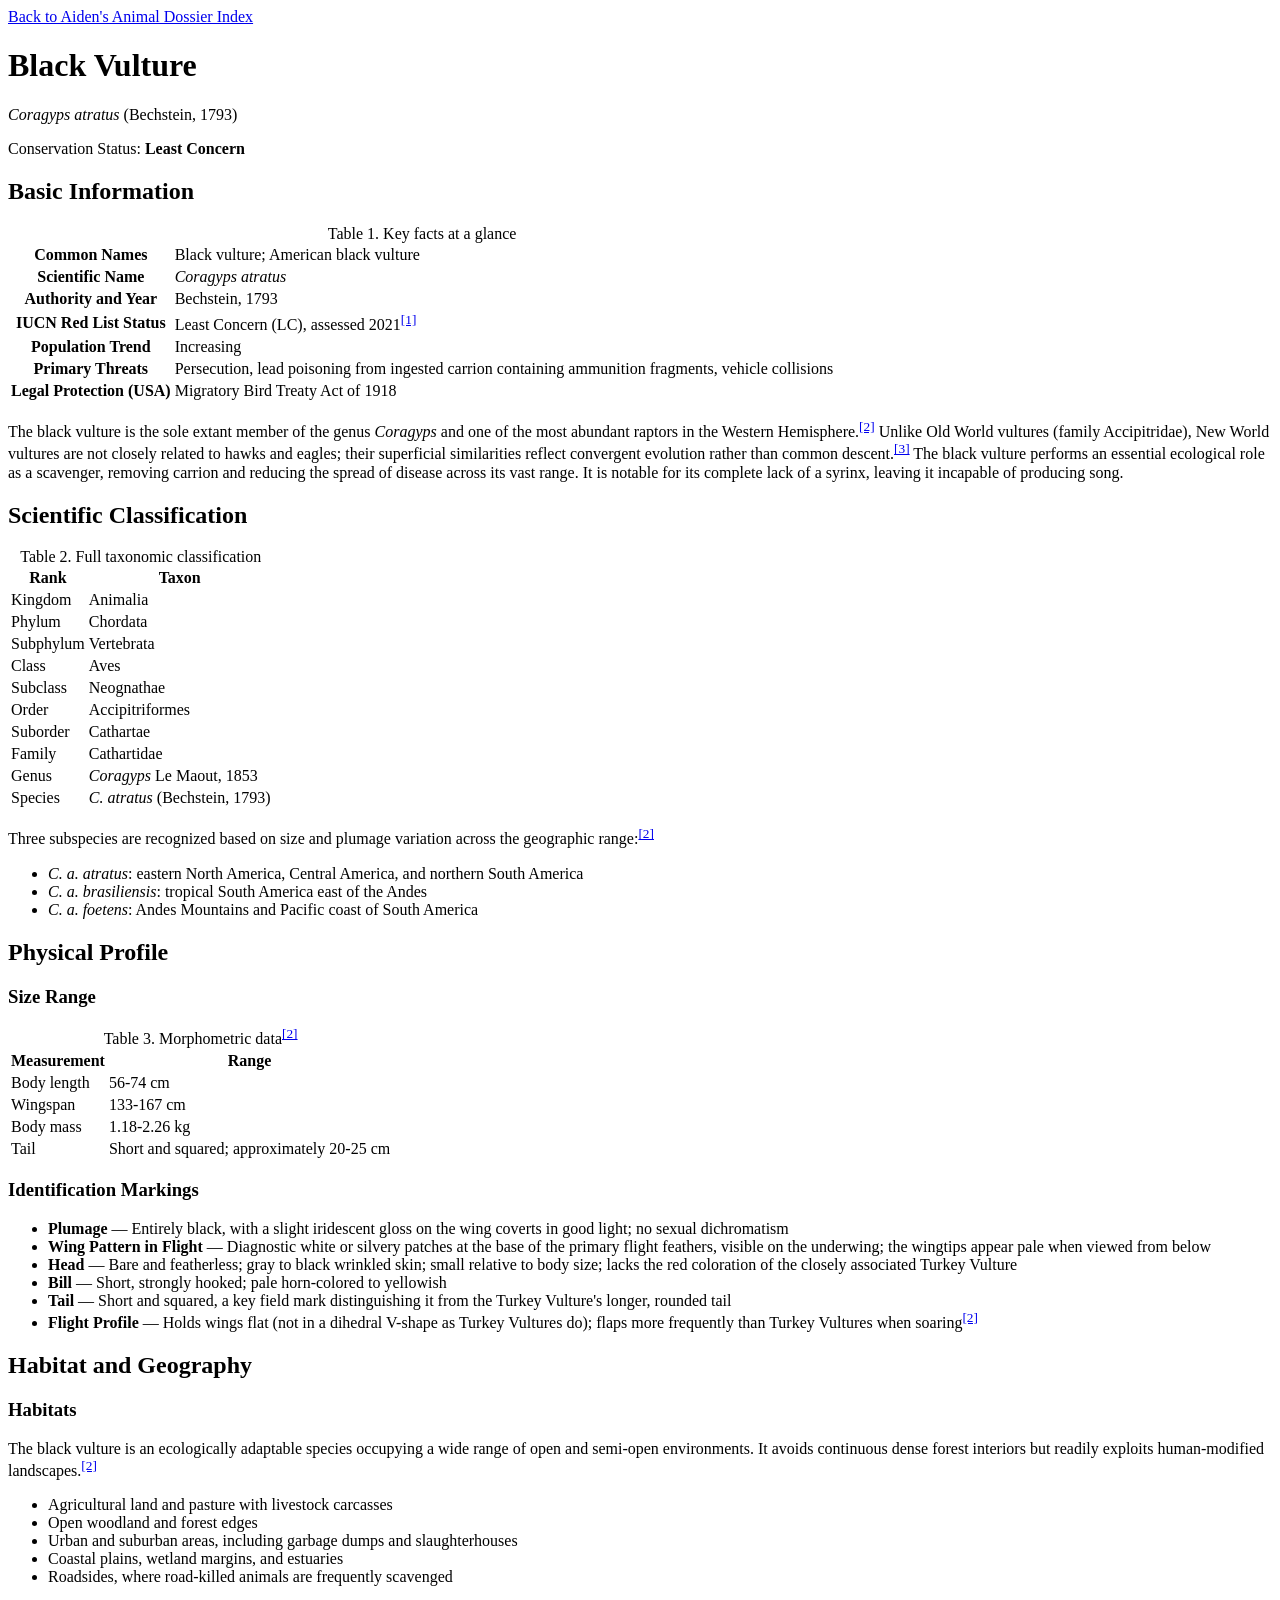
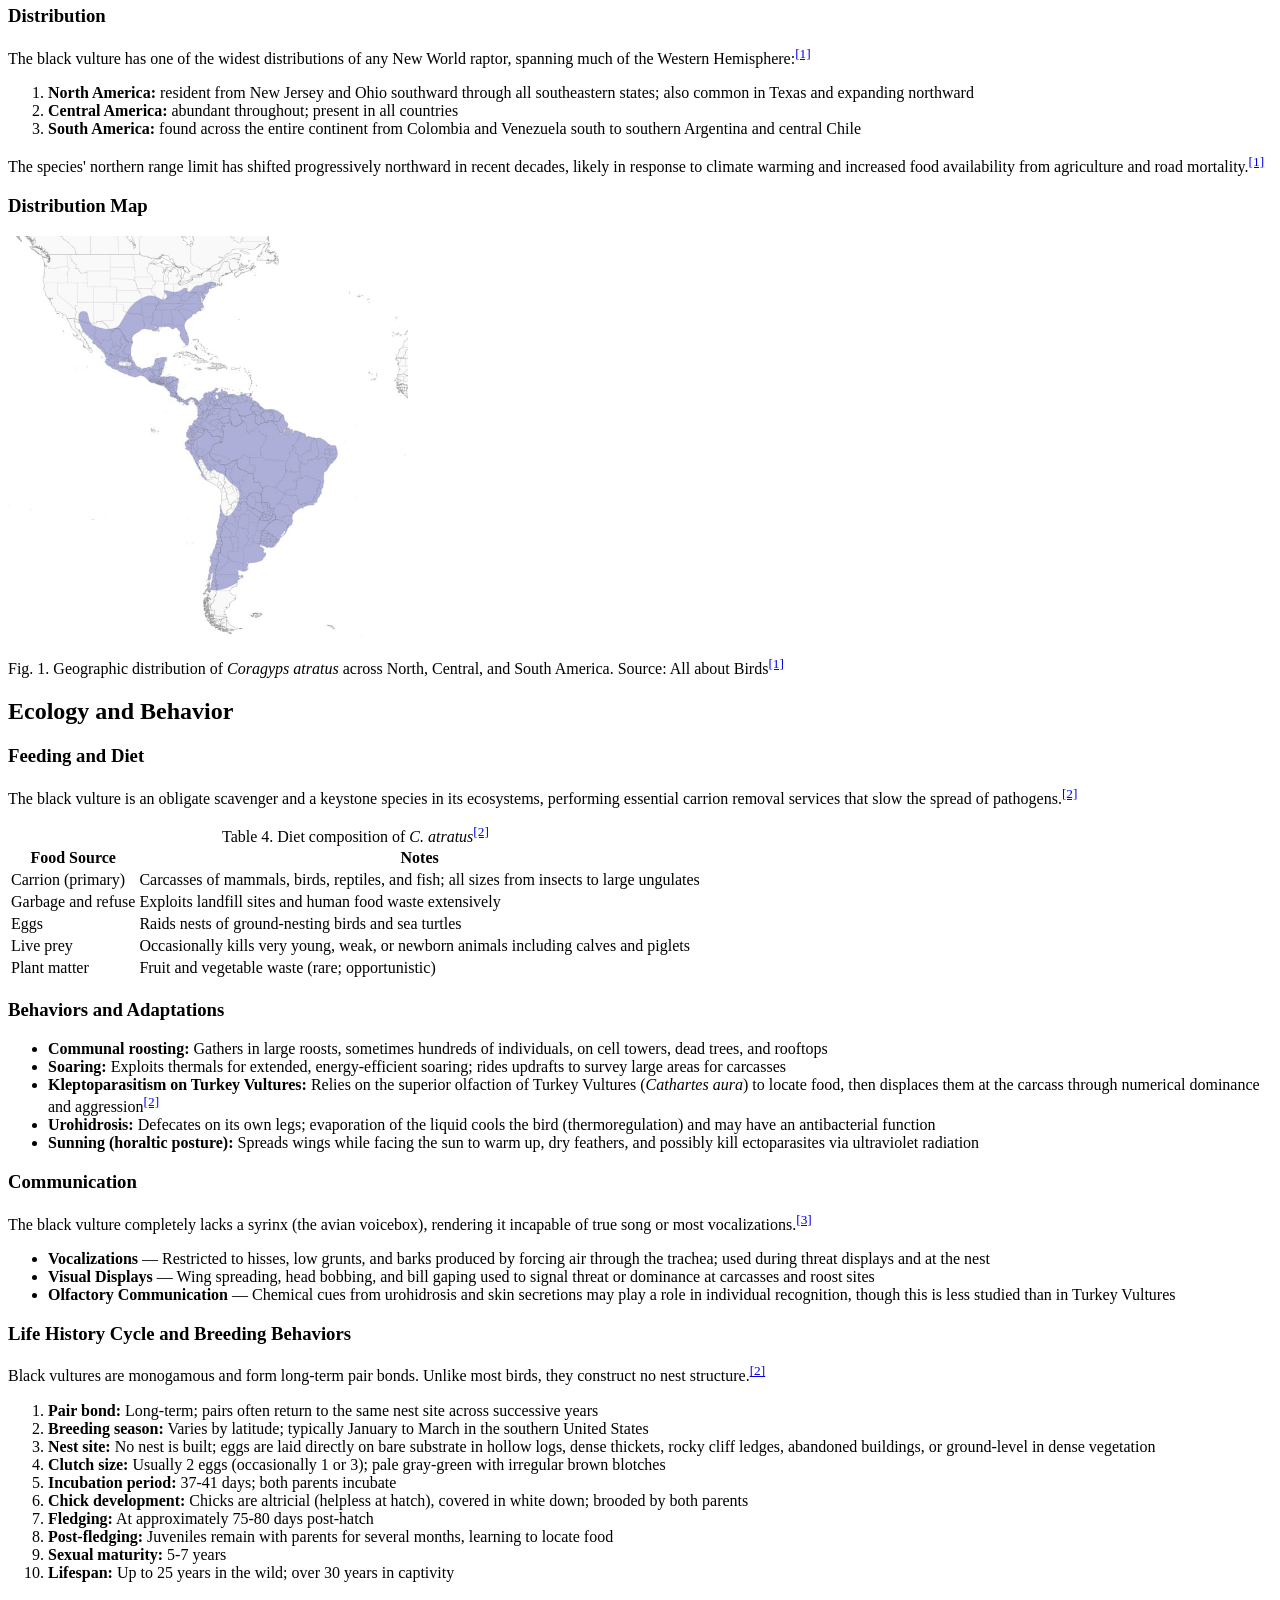
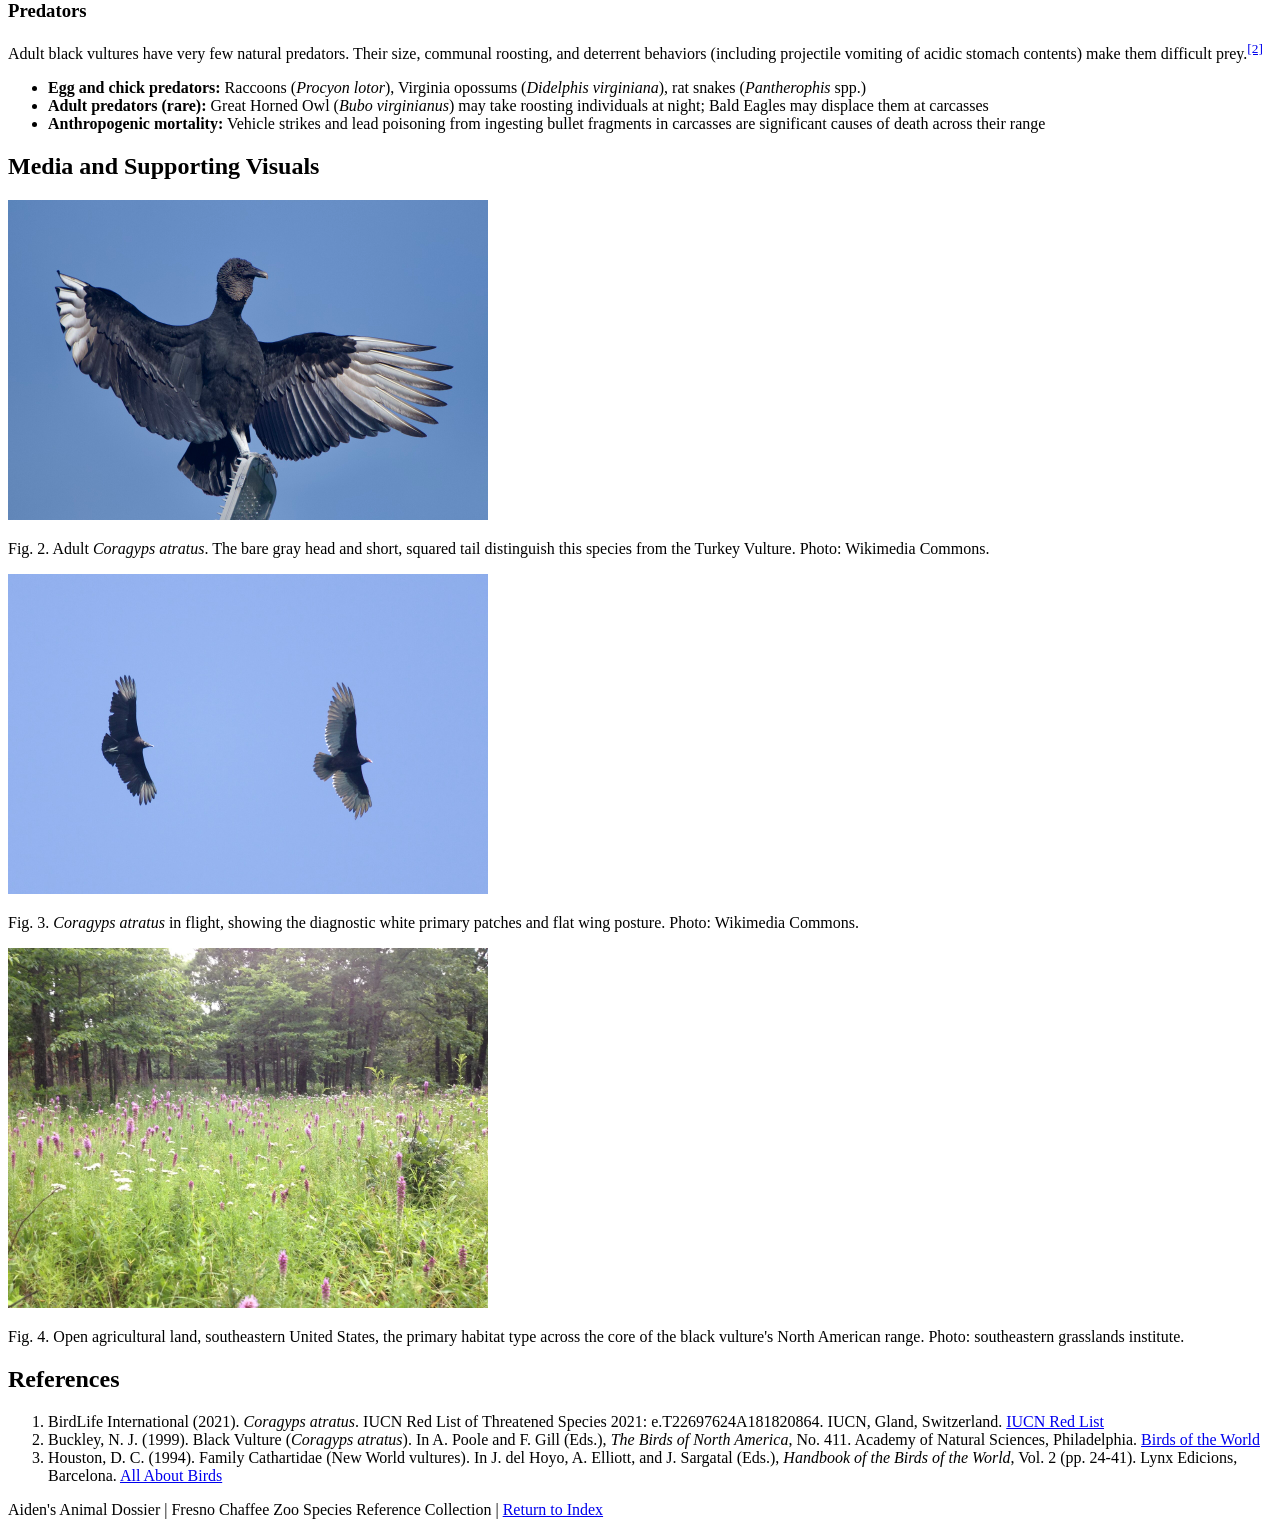
==== blackvltr.html @ abf6825a "Took me 7 hours" ====
﻿<!DOCTYPE html>
<html lang="en">

<head>
    <meta charset="UTF-8">
    <meta name="viewport" content="width=device-width, initial-scale=1.0">
    <title>Black Vulture | Aiden's Animal Dossier</title>
</head>

<body>

    <header>
        <nav>
            <a href="index.html">Back to Aiden's Animal Dossier Index</a>
        </nav>
        <h1>Black Vulture</h1>
        <p><em>Coragyps atratus</em> (Bechstein, 1793)</p>
        <p>Conservation Status: <strong>Least Concern</strong></p>
    </header>

    <main>
        <article>

            <aside id="overview">
                <h2>Basic Information</h2>
                <table>
                    <caption>Table 1. Key facts at a glance</caption>
                    <tbody>
                        <tr>
                            <th scope="row">Common Names</th>
                            <td>Black vulture; American black vulture</td>
                        </tr>
                        <tr>
                            <th scope="row">Scientific Name</th>
                            <td><em>Coragyps atratus</em></td>
                        </tr>
                        <tr>
                            <th scope="row">Authority and Year</th>
                            <td>Bechstein, 1793</td>
                        </tr>
                        <tr>
                            <th scope="row">IUCN Red List Status</th>
                            <td>Least Concern (LC), assessed 2021<sup><a href="#ref-1">[1]</a></sup></td>
                        </tr>
                        <tr>
                            <th scope="row">Population Trend</th>
                            <td>Increasing</td>
                        </tr>
                        <tr>
                            <th scope="row">Primary Threats</th>
                            <td>Persecution, lead poisoning from ingested carrion containing ammunition fragments,
                                vehicle collisions</td>
                        </tr>
                        <tr>
                            <th scope="row">Legal Protection (USA)</th>
                            <td>Migratory Bird Treaty Act of 1918</td>
                        </tr>
                    </tbody>
                </table>

                <p>
                    The black vulture is the sole extant member of the genus <em>Coragyps</em> and one
                    of the most abundant raptors in the Western Hemisphere.<sup><a href="#ref-2"
                           >[2]</a></sup>
                    Unlike Old World vultures (family Accipitridae), New World vultures are not closely
                    related to hawks and eagles; their superficial similarities reflect convergent evolution
                    rather than common descent.<sup><a href="#ref-3">[3]</a></sup> The black
                    vulture performs an essential ecological role as a scavenger, removing carrion and
                    reducing the spread of disease across its vast range. It is notable for its complete
                    lack of a syrinx, leaving it incapable of producing song.
                </p>
            </aside>

            <section id="classification">
                <h2>Scientific Classification</h2>
                <table>
                    <caption>Table 2. Full taxonomic classification</caption>
                    <thead>
                        <tr>
                            <th>Rank</th>
                            <th>Taxon</th>
                        </tr>
                    </thead>
                    <tbody>
                        <tr>
                            <td>Kingdom</td>
                            <td>Animalia</td>
                        </tr>
                        <tr>
                            <td>Phylum</td>
                            <td>Chordata</td>
                        </tr>
                        <tr>
                            <td>Subphylum</td>
                            <td>Vertebrata</td>
                        </tr>
                        <tr>
                            <td>Class</td>
                            <td>Aves</td>
                        </tr>
                        <tr>
                            <td>Subclass</td>
                            <td>Neognathae</td>
                        </tr>
                        <tr>
                            <td>Order</td>
                            <td>Accipitriformes</td>
                        </tr>
                        <tr>
                            <td>Suborder</td>
                            <td>Cathartae</td>
                        </tr>
                        <tr>
                            <td>Family</td>
                            <td>Cathartidae</td>
                        </tr>
                        <tr>
                            <td>Genus</td>
                            <td><em>Coragyps</em> Le Maout, 1853</td>
                        </tr>
                        <tr>
                            <td>Species</td>
                            <td><em>C. atratus</em> (Bechstein, 1793)</td>
                        </tr>
                    </tbody>
                </table>
                <p>Three subspecies are recognized based on size and plumage variation across the geographic
                    range:<sup><a href="#ref-2">[2]</a></sup></p>
                <ul>
                    <li><em>C. a. atratus</em>: eastern North America, Central America, and northern South America</li>
                    <li><em>C. a. brasiliensis</em>: tropical South America east of the Andes</li>
                    <li><em>C. a. foetens</em>: Andes Mountains and Pacific coast of South America</li>
                </ul>
            </section>

            <section id="physical">
                <h2>Physical Profile</h2>

                <h3>Size Range</h3>
                <table>
                    <caption>Table 3. Morphometric data<sup><a href="#ref-2">[2]</a></sup></caption>
                    <thead>
                        <tr>
                            <th>Measurement</th>
                            <th>Range</th>
                        </tr>
                    </thead>
                    <tbody>
                        <tr>
                            <td>Body length</td>
                            <td>56-74 cm</td>
                        </tr>
                        <tr>
                            <td>Wingspan</td>
                            <td>133-167 cm</td>
                        </tr>
                        <tr>
                            <td>Body mass</td>
                            <td>1.18-2.26 kg</td>
                        </tr>
                        <tr>
                            <td>Tail</td>
                            <td>Short and squared; approximately 20-25 cm</td>
                        </tr>
                    </tbody>
                </table>

                <h3>Identification Markings</h3>
                <ul>
                    <li><strong>Plumage</strong> —
                    Entirely black, with a slight iridescent gloss on the wing coverts in good light; no sexual
                        dichromatism</li>

                    <li><strong>Wing Pattern in Flight</strong> —
                    Diagnostic white or silvery patches at the base of the primary flight feathers, visible on the
                        underwing; the wingtips appear pale when viewed from below</li>

                    <li><strong>Head</strong> —
                    Bare and featherless; gray to black wrinkled skin; small relative to body size; lacks the red
                        coloration of the closely associated Turkey Vulture</li>

                    <li><strong>Bill</strong> —
                    Short, strongly hooked; pale horn-colored to yellowish</li>

                    <li><strong>Tail</strong> —
                    Short and squared, a key field mark distinguishing it from the Turkey Vulture's longer, rounded
                        tail</li>

                    <li><strong>Flight Profile</strong> —
                    Holds wings flat (not in a dihedral V-shape as Turkey Vultures do); flaps more frequently than
                        Turkey Vultures when soaring<sup><a href="#ref-2">[2]</a></sup></li>
                </ul>
            </section>

            <section id="habitat">
                <h2>Habitat and Geography</h2>

                <h3>Habitats</h3>
                <p>
                    The black vulture is an ecologically adaptable species occupying a wide range of open
                    and semi-open environments. It avoids continuous dense forest interiors but readily
                    exploits human-modified landscapes.<sup><a href="#ref-2">[2]</a></sup>
                </p>
                <ul>
                    <li>Agricultural land and pasture with livestock carcasses</li>
                    <li>Open woodland and forest edges</li>
                    <li>Urban and suburban areas, including garbage dumps and slaughterhouses</li>
                    <li>Coastal plains, wetland margins, and estuaries</li>
                    <li>Roadsides, where road-killed animals are frequently scavenged</li>
                </ul>

                <h3>Distribution</h3>
                <p>
                    The black vulture has one of the widest distributions of any New World raptor, spanning
                    much of the Western Hemisphere:<sup><a href="#ref-1">[1]</a></sup>
                </p>
                <ol>
                    <li><strong>North America:</strong> resident from New Jersey and Ohio southward through all
                        southeastern states; also common in Texas and expanding northward</li>
                    <li><strong>Central America:</strong> abundant throughout; present in all countries</li>
                    <li><strong>South America:</strong> found across the entire continent from Colombia and Venezuela
                        south to southern Argentina and central Chile</li>
                </ol>
                <p>
                    The species' northern range limit has shifted progressively northward in recent
                    decades, likely in response to climate warming and increased food availability from
                    agriculture and road mortality.<sup><a href="#ref-1">[1]</a></sup>
                </p>

                <h3>Distribution Map</h3>
                <section>
                    <img src="distribution_map_black_vulture.jpg"
                        alt="Distribution map of black vultures across the americas"
                        width="400">
                    <p>
                        Fig. 1. Geographic distribution of <em>Coragyps atratus</em> across North,
                        Central, and South America. Source: All about Birds<sup><a href="#ref-1"
                               >[1]</a></sup>
                    </p>
                </section>
            </section>

            <section id="ecology">
                <h2>Ecology and Behavior</h2>

                <h3>Feeding and Diet</h3>
                <p>
                    The black vulture is an obligate scavenger and a keystone species in its ecosystems,
                    performing essential carrion removal services that slow the spread of pathogens.<sup><a
                            href="#ref-2">[2]</a></sup>
                </p>
                <table>
                    <caption>Table 4. Diet composition of <em>C. atratus</em><sup><a href="#ref-2"
                               >[2]</a></sup></caption>
                    <thead>
                        <tr>
                            <th>Food Source</th>
                            <th>Notes</th>
                        </tr>
                    </thead>
                    <tbody>
                        <tr>
                            <td>Carrion (primary)</td>
                            <td>Carcasses of mammals, birds, reptiles, and fish; all sizes from insects to large
                                ungulates</td>
                        </tr>
                        <tr>
                            <td>Garbage and refuse</td>
                            <td>Exploits landfill sites and human food waste extensively</td>
                        </tr>
                        <tr>
                            <td>Eggs</td>
                            <td>Raids nests of ground-nesting birds and sea turtles</td>
                        </tr>
                        <tr>
                            <td>Live prey</td>
                            <td>Occasionally kills very young, weak, or newborn animals including calves and piglets
                            </td>
                        </tr>
                        <tr>
                            <td>Plant matter</td>
                            <td>Fruit and vegetable waste (rare; opportunistic)</td>
                        </tr>
                    </tbody>
                </table>

                <h3>Behaviors and Adaptations</h3>
                <ul>
                    <li><strong>Communal roosting:</strong> Gathers in large roosts, sometimes hundreds of individuals,
                        on cell towers, dead trees, and rooftops</li>
                    <li><strong>Soaring:</strong> Exploits thermals for extended, energy-efficient soaring; rides
                        updrafts to survey large areas for carcasses</li>
                    <li><strong>Kleptoparasitism on Turkey Vultures:</strong> Relies on the superior olfaction of Turkey
                        Vultures (<em>Cathartes aura</em>) to locate food, then displaces them at the carcass through
                        numerical dominance and aggression<sup><a href="#ref-2">[2]</a></sup></li>
                    <li><strong>Urohidrosis:</strong> Defecates on its own legs; evaporation of the liquid cools the
                        bird (thermoregulation) and may have an antibacterial function</li>
                    <li><strong>Sunning (horaltic posture):</strong> Spreads wings while facing the sun to warm up, dry
                        feathers, and possibly kill ectoparasites via ultraviolet radiation</li>
                </ul>

                <h3>Communication</h3>
                <p>
                    The black vulture completely lacks a syrinx (the avian voicebox), rendering it
                    incapable of true song or most vocalizations.<sup><a href="#ref-3">[3]</a></sup>
                </p>
                <ul>
                    <li><strong>Vocalizations</strong> —
                    Restricted to hisses, low grunts, and barks produced by forcing air through the trachea; used
                        during threat displays and at the nest</li>

                    <li><strong>Visual Displays</strong> —
                    Wing spreading, head bobbing, and bill gaping used to signal threat or dominance at carcasses
                        and roost sites</li>

                    <li><strong>Olfactory Communication</strong> —
                    Chemical cues from urohidrosis and skin secretions may play a role in individual recognition,
                        though this is less studied than in Turkey Vultures</li>
                </ul>

                <h3>Life History Cycle and Breeding Behaviors</h3>
                <p>
                    Black vultures are monogamous and form long-term pair bonds. Unlike most birds,
                    they construct no nest structure.<sup><a href="#ref-2">[2]</a></sup>
                </p>
                <ol>
                    <li><strong>Pair bond:</strong> Long-term; pairs often return to the same nest site across
                        successive years</li>
                    <li><strong>Breeding season:</strong> Varies by latitude; typically January to March in the southern
                        United States</li>
                    <li><strong>Nest site:</strong> No nest is built; eggs are laid directly on bare substrate in hollow
                        logs, dense thickets, rocky cliff ledges, abandoned buildings, or ground-level in dense
                        vegetation</li>
                    <li><strong>Clutch size:</strong> Usually 2 eggs (occasionally 1 or 3); pale gray-green with
                        irregular brown blotches</li>
                    <li><strong>Incubation period:</strong> 37-41 days; both parents incubate</li>
                    <li><strong>Chick development:</strong> Chicks are altricial (helpless at hatch), covered in white
                        down; brooded by both parents</li>
                    <li><strong>Fledging:</strong> At approximately 75-80 days post-hatch</li>
                    <li><strong>Post-fledging:</strong> Juveniles remain with parents for several months, learning to
                        locate food</li>
                    <li><strong>Sexual maturity:</strong> 5-7 years</li>
                    <li><strong>Lifespan:</strong> Up to 25 years in the wild; over 30 years in captivity</li>
                </ol>

                <h3>Predators</h3>
                <p>
                    Adult black vultures have very few natural predators. Their size, communal roosting,
                    and deterrent behaviors (including projectile vomiting of acidic stomach contents)
                    make them difficult prey.<sup><a href="#ref-2">[2]</a></sup>
                </p>
                <ul>
                    <li><strong>Egg and chick predators:</strong> Raccoons (<em>Procyon lotor</em>), Virginia opossums
                        (<em>Didelphis virginiana</em>), rat snakes (<em>Pantherophis</em> spp.)</li>
                    <li><strong>Adult predators (rare):</strong> Great Horned Owl (<em>Bubo virginianus</em>) may take
                        roosting individuals at night; Bald Eagles may displace them at carcasses</li>
                    <li><strong>Anthropogenic mortality:</strong> Vehicle strikes and lead poisoning from ingesting
                        bullet fragments in carcasses are significant causes of death across their range</li>
                </ul>
            </section>

            <section id="media">
                <h2>Media and Supporting Visuals</h2>

                <section>
                    <img src="adult_black_vulture.jpg"
                        alt="An adult black vulture with its wings fully spread out standing on a satellite dish"
                        width="480">
                    <p>
                        Fig. 2. Adult <em>Coragyps atratus</em>. The bare gray head and short, squared
                        tail distinguish this species from the Turkey Vulture. Photo: Wikimedia Commons.
                    </p>
                </section>

                <section>
                    <img src="flying_vulture.jpg"
                        alt="two flying Black Vultures in the sky with white feathers on the underside of the wings"
                        width="480">
                    <p>
                        Fig. 3. <em>Coragyps atratus</em> in flight, showing the diagnostic white primary
                        patches and flat wing posture. Photo: Wikimedia Commons.
                    </p>
                </section>

                <section>
                    <img src="grasslands.webp"
                        alt="Open low grasslands with lots of purple flora and green grass"
                        width="480">
                    <p>
                        Fig. 4. Open agricultural land, southeastern United States, the primary
                        habitat type across the core of the black vulture's North American range.
                        Photo: southeastern grasslands institute.
                    </p>
                </section>
            </section>

            <section id="references">
                <h2>References</h2>
                <ol>
                    <li id="ref-1">BirdLife International (2021). <em>Coragyps atratus</em>. IUCN Red List of Threatened
                        Species 2021: e.T22697624A181820864. IUCN, Gland, Switzerland. <a
                            href="https://www.iucnredlist.org/search?query=Coragyps+atratus">IUCN Red List</a>
                    </li>
                    <li id="ref-2">Buckley, N. J. (1999). Black Vulture (<em>Coragyps atratus</em>). In A. Poole and F.
                        Gill (Eds.), <em>The Birds of North America</em>, No. 411. Academy of Natural Sciences,
                        Philadelphia. <a
                            href="https://birdsoftheworld.org/bow/species/blkvul/cur/introduction">Birds of the World</a>
                    </li>
                    <li id="ref-3">Houston, D. C. (1994). Family Cathartidae (New World vultures). In J. del Hoyo, A.
                        Elliott, and J. Sargatal (Eds.), <em>Handbook of the Birds of the World</em>, Vol. 2 (pp.
                        24-41). Lynx Edicions, Barcelona. <a
                            href="https://www.allaboutbirds.org/guide/Black_Vulture/">All About Birds</a>
                    </li>
                </ol>
            </section>

        </article>
    </main>

    <footer>
        <p>Aiden's Animal Dossier | Fresno Chaffee Zoo Species Reference Collection | <a href="index.html">Return to Index</a></p>
    </footer>

</body>

</html>
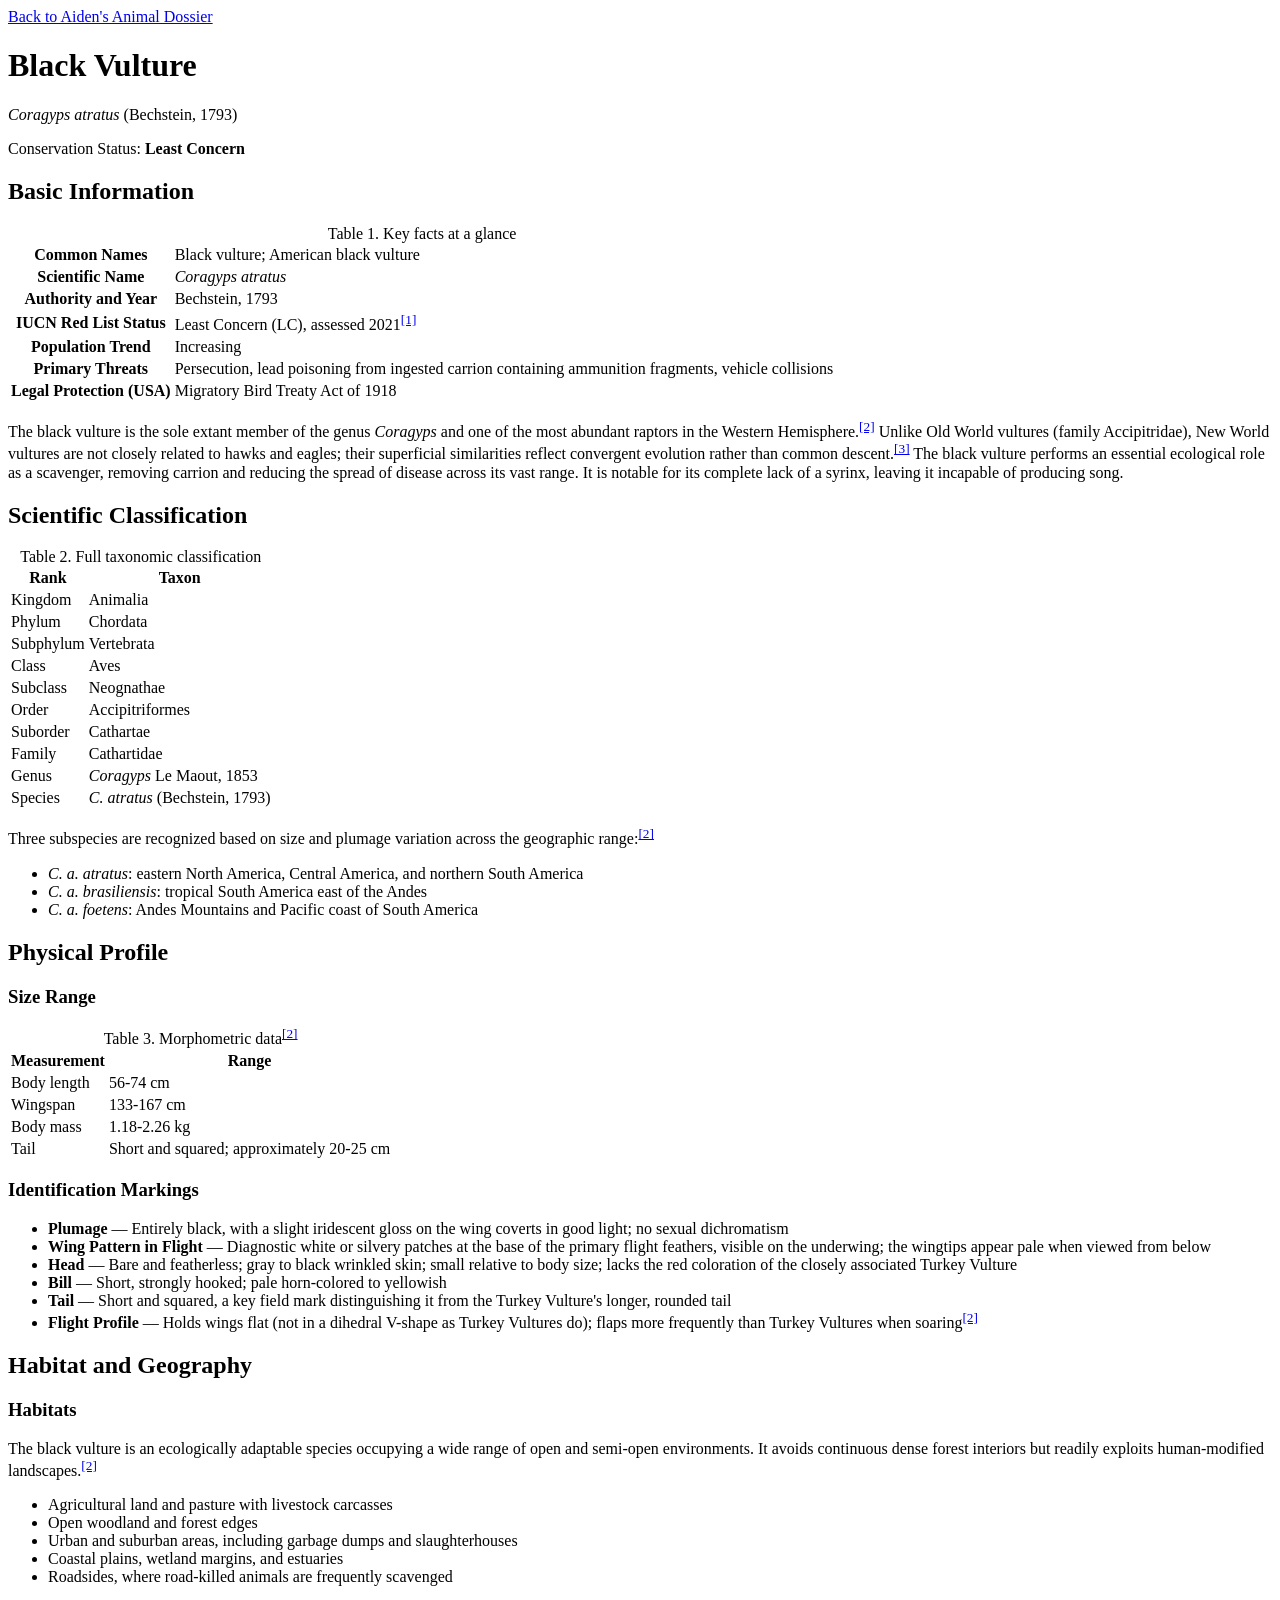
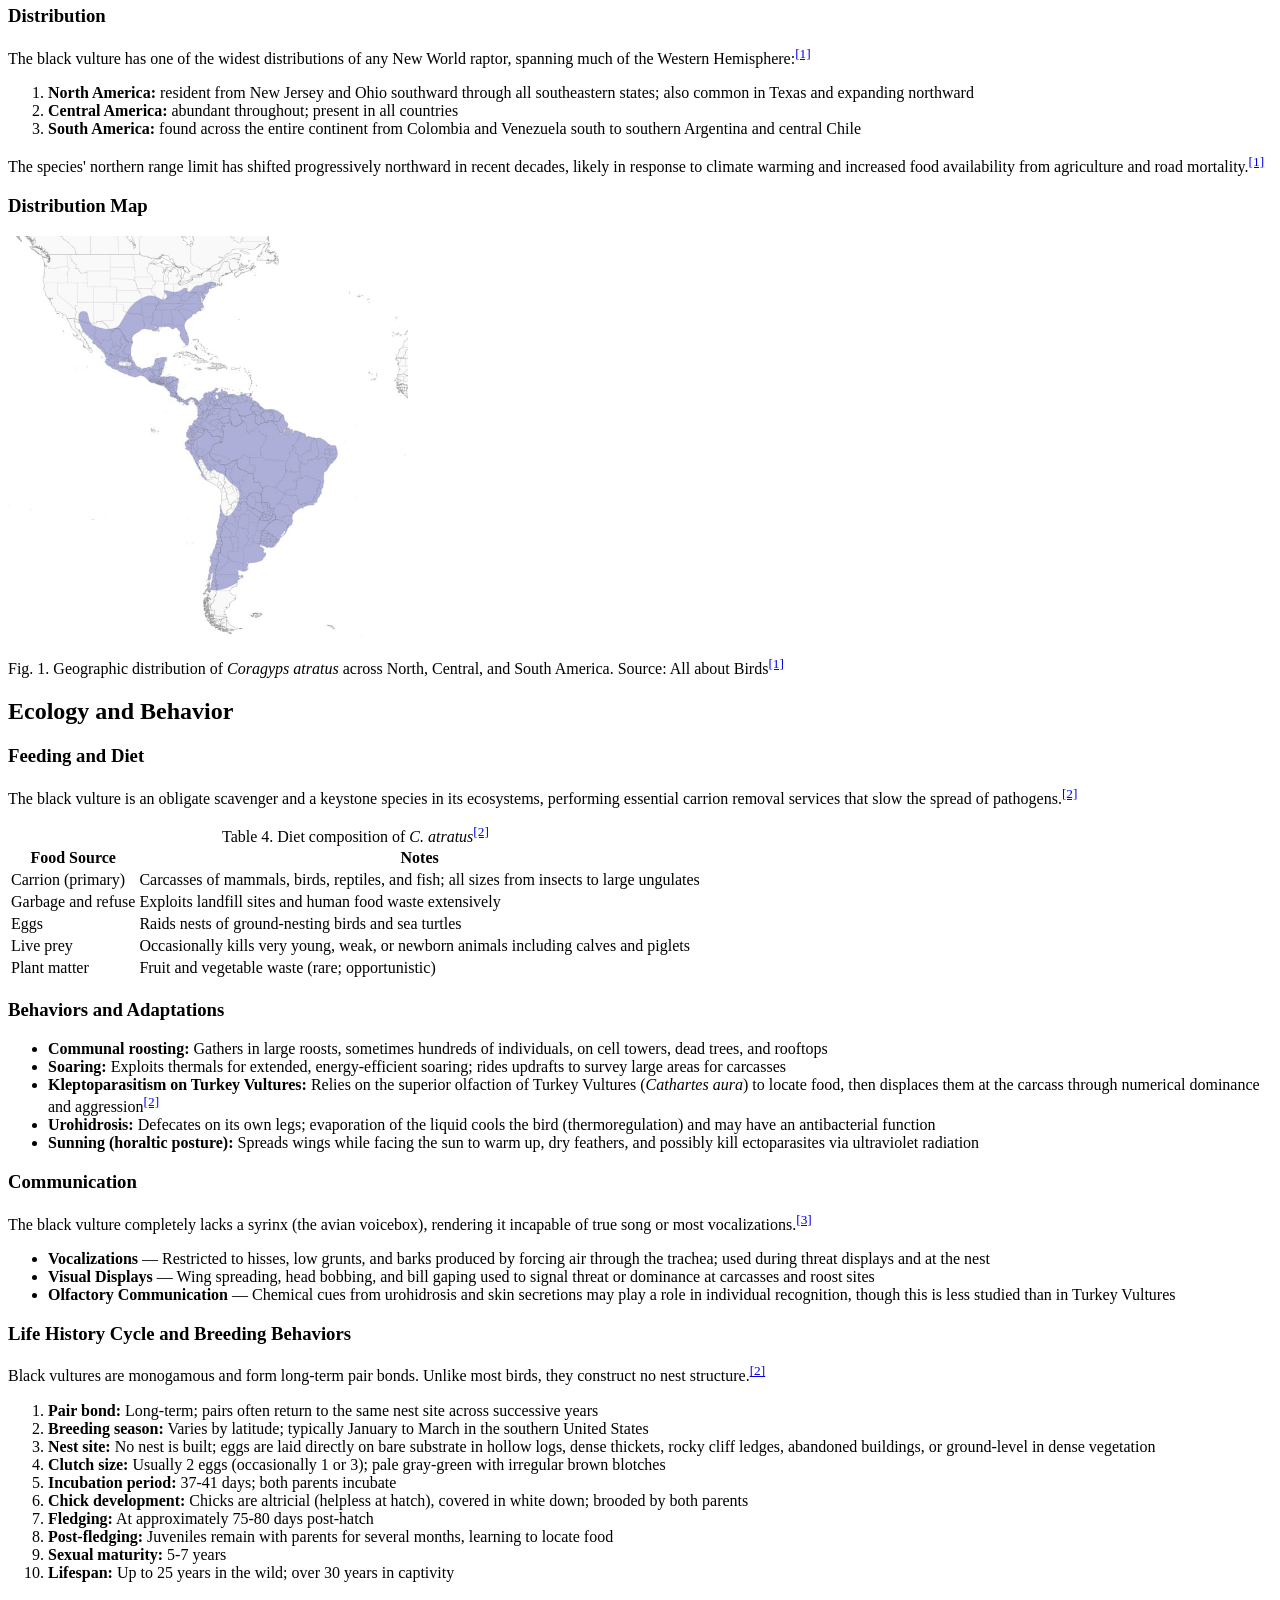
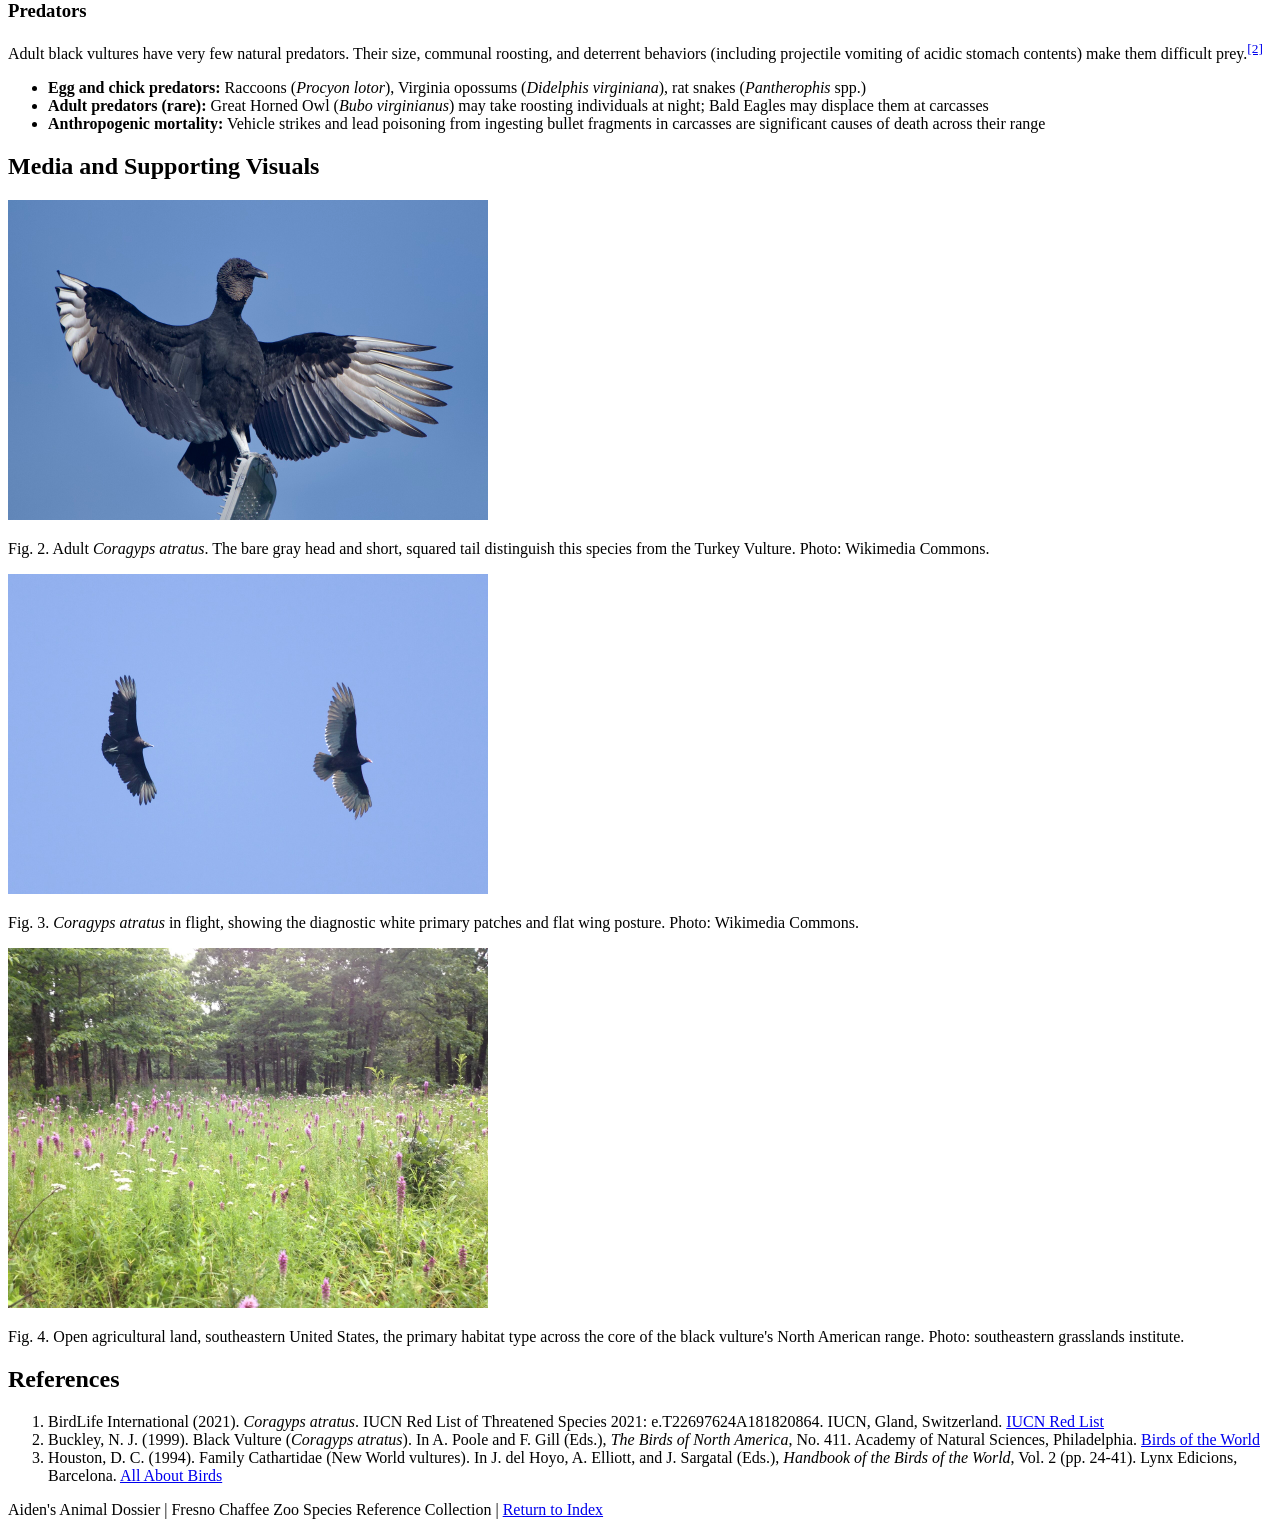
==== commit fac56c05: "Yay" ====
--- a/blackvltr.html
+++ b/blackvltr.html
@@ -4,14 +4,13 @@
 <head>
     <meta charset="UTF-8">
     <meta name="viewport" content="width=device-width, initial-scale=1.0">
-    <title>Black Vulture | Aiden's Animal Dossier</title>
+    <title>Black Vulture Aiden's Animal Dossier</title>
 </head>
 
 <body>
-
     <header>
         <nav>
-            <a href="index.html">Back to Aiden's Animal Dossier Index</a>
+            <a href="index.html">Back to Aiden's Animal Dossier</a>
         </nav>
         <h1>Black Vulture</h1>
         <p><em>Coragyps atratus</em> (Bechstein, 1793)</p>
@@ -60,8 +59,7 @@
 
                 <p>
                     The black vulture is the sole extant member of the genus <em>Coragyps</em> and one
-                    of the most abundant raptors in the Western Hemisphere.<sup><a href="#ref-2"
-                           >[2]</a></sup>
+                    of the most abundant raptors in the Western Hemisphere.<sup><a href="#ref-2">[2]</a></sup>
                     Unlike Old World vultures (family Accipitridae), New World vultures are not closely
                     related to hawks and eagles; their superficial similarities reflect convergent evolution
                     rather than common descent.<sup><a href="#ref-3">[3]</a></sup> The black
@@ -70,8 +68,7 @@
                     lack of a syrinx, leaving it incapable of producing song.
                 </p>
             </aside>
-
-            <section id="classification">
+            <section id="class">
                 <h2>Scientific Classification</h2>
                 <table>
                     <caption>Table 2. Full taxonomic classification</caption>
@@ -164,37 +161,34 @@
                         </tr>
                     </tbody>
                 </table>
-
                 <h3>Identification Markings</h3>
                 <ul>
                     <li><strong>Plumage</strong> —
-                    Entirely black, with a slight iridescent gloss on the wing coverts in good light; no sexual
+                        Entirely black, with a slight iridescent gloss on the wing coverts in good light; no sexual
                         dichromatism</li>
 
                     <li><strong>Wing Pattern in Flight</strong> —
-                    Diagnostic white or silvery patches at the base of the primary flight feathers, visible on the
+                        Diagnostic white or silvery patches at the base of the primary flight feathers, visible on the
                         underwing; the wingtips appear pale when viewed from below</li>
 
                     <li><strong>Head</strong> —
-                    Bare and featherless; gray to black wrinkled skin; small relative to body size; lacks the red
+                        Bare and featherless; gray to black wrinkled skin; small relative to body size; lacks the red
                         coloration of the closely associated Turkey Vulture</li>
 
                     <li><strong>Bill</strong> —
-                    Short, strongly hooked; pale horn-colored to yellowish</li>
+                        Short, strongly hooked; pale horn-colored to yellowish</li>
 
                     <li><strong>Tail</strong> —
-                    Short and squared, a key field mark distinguishing it from the Turkey Vulture's longer, rounded
+                        Short and squared, a key field mark distinguishing it from the Turkey Vulture's longer, rounded
                         tail</li>
 
                     <li><strong>Flight Profile</strong> —
-                    Holds wings flat (not in a dihedral V-shape as Turkey Vultures do); flaps more frequently than
+                        Holds wings flat (not in a dihedral V-shape as Turkey Vultures do); flaps more frequently than
                         Turkey Vultures when soaring<sup><a href="#ref-2">[2]</a></sup></li>
                 </ul>
             </section>
-
             <section id="habitat">
                 <h2>Habitat and Geography</h2>
-
                 <h3>Habitats</h3>
                 <p>
                     The black vulture is an ecologically adaptable species occupying a wide range of open
@@ -208,7 +202,6 @@
                     <li>Coastal plains, wetland margins, and estuaries</li>
                     <li>Roadsides, where road-killed animals are frequently scavenged</li>
                 </ul>
-
                 <h3>Distribution</h3>
                 <p>
                     The black vulture has one of the widest distributions of any New World raptor, spanning
@@ -226,23 +219,18 @@
                     decades, likely in response to climate warming and increased food availability from
                     agriculture and road mortality.<sup><a href="#ref-1">[1]</a></sup>
                 </p>
-
                 <h3>Distribution Map</h3>
                 <section>
                     <img src="distribution_map_black_vulture.jpg"
-                        alt="Distribution map of black vultures across the americas"
-                        width="400">
+                        alt="Distribution map of black vultures across the americas" width="400">
                     <p>
                         Fig. 1. Geographic distribution of <em>Coragyps atratus</em> across North,
-                        Central, and South America. Source: All about Birds<sup><a href="#ref-1"
-                               >[1]</a></sup>
+                        Central, and South America. Source: All about Birds<sup><a href="#ref-1">[1]</a></sup>
                     </p>
                 </section>
             </section>
-
             <section id="ecology">
                 <h2>Ecology and Behavior</h2>
-
                 <h3>Feeding and Diet</h3>
                 <p>
                     The black vulture is an obligate scavenger and a keystone species in its ecosystems,
@@ -250,8 +238,8 @@
                             href="#ref-2">[2]</a></sup>
                 </p>
                 <table>
-                    <caption>Table 4. Diet composition of <em>C. atratus</em><sup><a href="#ref-2"
-                               >[2]</a></sup></caption>
+                    <caption>Table 4. Diet composition of <em>C. atratus</em><sup><a href="#ref-2">[2]</a></sup>
+                    </caption>
                     <thead>
                         <tr>
                             <th>Food Source</th>
@@ -283,7 +271,6 @@
                         </tr>
                     </tbody>
                 </table>
-
                 <h3>Behaviors and Adaptations</h3>
                 <ul>
                     <li><strong>Communal roosting:</strong> Gathers in large roosts, sometimes hundreds of individuals,
@@ -298,7 +285,6 @@
                     <li><strong>Sunning (horaltic posture):</strong> Spreads wings while facing the sun to warm up, dry
                         feathers, and possibly kill ectoparasites via ultraviolet radiation</li>
                 </ul>
-
                 <h3>Communication</h3>
                 <p>
                     The black vulture completely lacks a syrinx (the avian voicebox), rendering it
@@ -306,18 +292,17 @@
                 </p>
                 <ul>
                     <li><strong>Vocalizations</strong> —
-                    Restricted to hisses, low grunts, and barks produced by forcing air through the trachea; used
+                        Restricted to hisses, low grunts, and barks produced by forcing air through the trachea; used
                         during threat displays and at the nest</li>
 
                     <li><strong>Visual Displays</strong> —
-                    Wing spreading, head bobbing, and bill gaping used to signal threat or dominance at carcasses
+                        Wing spreading, head bobbing, and bill gaping used to signal threat or dominance at carcasses
                         and roost sites</li>
 
                     <li><strong>Olfactory Communication</strong> —
-                    Chemical cues from urohidrosis and skin secretions may play a role in individual recognition,
+                        Chemical cues from urohidrosis and skin secretions may play a role in individual recognition,
                         though this is less studied than in Turkey Vultures</li>
                 </ul>
-
                 <h3>Life History Cycle and Breeding Behaviors</h3>
                 <p>
                     Black vultures are monogamous and form long-term pair bonds. Unlike most birds,
@@ -342,7 +327,6 @@
                     <li><strong>Sexual maturity:</strong> 5-7 years</li>
                     <li><strong>Lifespan:</strong> Up to 25 years in the wild; over 30 years in captivity</li>
                 </ol>
-
                 <h3>Predators</h3>
                 <p>
                     Adult black vultures have very few natural predators. Their size, communal roosting,
@@ -358,10 +342,8 @@
                         bullet fragments in carcasses are significant causes of death across their range</li>
                 </ul>
             </section>
-
             <section id="media">
                 <h2>Media and Supporting Visuals</h2>
-
                 <section>
                     <img src="adult_black_vulture.jpg"
                         alt="An adult black vulture with its wings fully spread out standing on a satellite dish"
@@ -371,7 +353,6 @@
                         tail distinguish this species from the Turkey Vulture. Photo: Wikimedia Commons.
                     </p>
                 </section>
-
                 <section>
                     <img src="flying_vulture.jpg"
                         alt="two flying Black Vultures in the sky with white feathers on the underside of the wings"
@@ -381,10 +362,8 @@
                         patches and flat wing posture. Photo: Wikimedia Commons.
                     </p>
                 </section>
-
                 <section>
-                    <img src="grasslands.webp"
-                        alt="Open low grasslands with lots of purple flora and green grass"
+                    <img src="grasslands.webp" alt="Open low grasslands with lots of purple flora and green grass"
                         width="480">
                     <p>
                         Fig. 4. Open agricultural land, southeastern United States, the primary
@@ -393,7 +372,6 @@
                     </p>
                 </section>
             </section>
-
             <section id="references">
                 <h2>References</h2>
                 <ol>
@@ -403,8 +381,8 @@
                     </li>
                     <li id="ref-2">Buckley, N. J. (1999). Black Vulture (<em>Coragyps atratus</em>). In A. Poole and F.
                         Gill (Eds.), <em>The Birds of North America</em>, No. 411. Academy of Natural Sciences,
-                        Philadelphia. <a
-                            href="https://birdsoftheworld.org/bow/species/blkvul/cur/introduction">Birds of the World</a>
+                        Philadelphia. <a href="https://birdsoftheworld.org/bow/species/blkvul/cur/introduction">Birds of
+                            the World</a>
                     </li>
                     <li id="ref-3">Houston, D. C. (1994). Family Cathartidae (New World vultures). In J. del Hoyo, A.
                         Elliott, and J. Sargatal (Eds.), <em>Handbook of the Birds of the World</em>, Vol. 2 (pp.
@@ -416,9 +394,9 @@
 
         </article>
     </main>
-
     <footer>
-        <p>Aiden's Animal Dossier | Fresno Chaffee Zoo Species Reference Collection | <a href="index.html">Return to Index</a></p>
+        <p>Aiden's Animal Dossier | Fresno Chaffee Zoo Species Reference Collection | <a href="index.html">Return to
+                Index</a></p>
     </footer>
 
 </body>
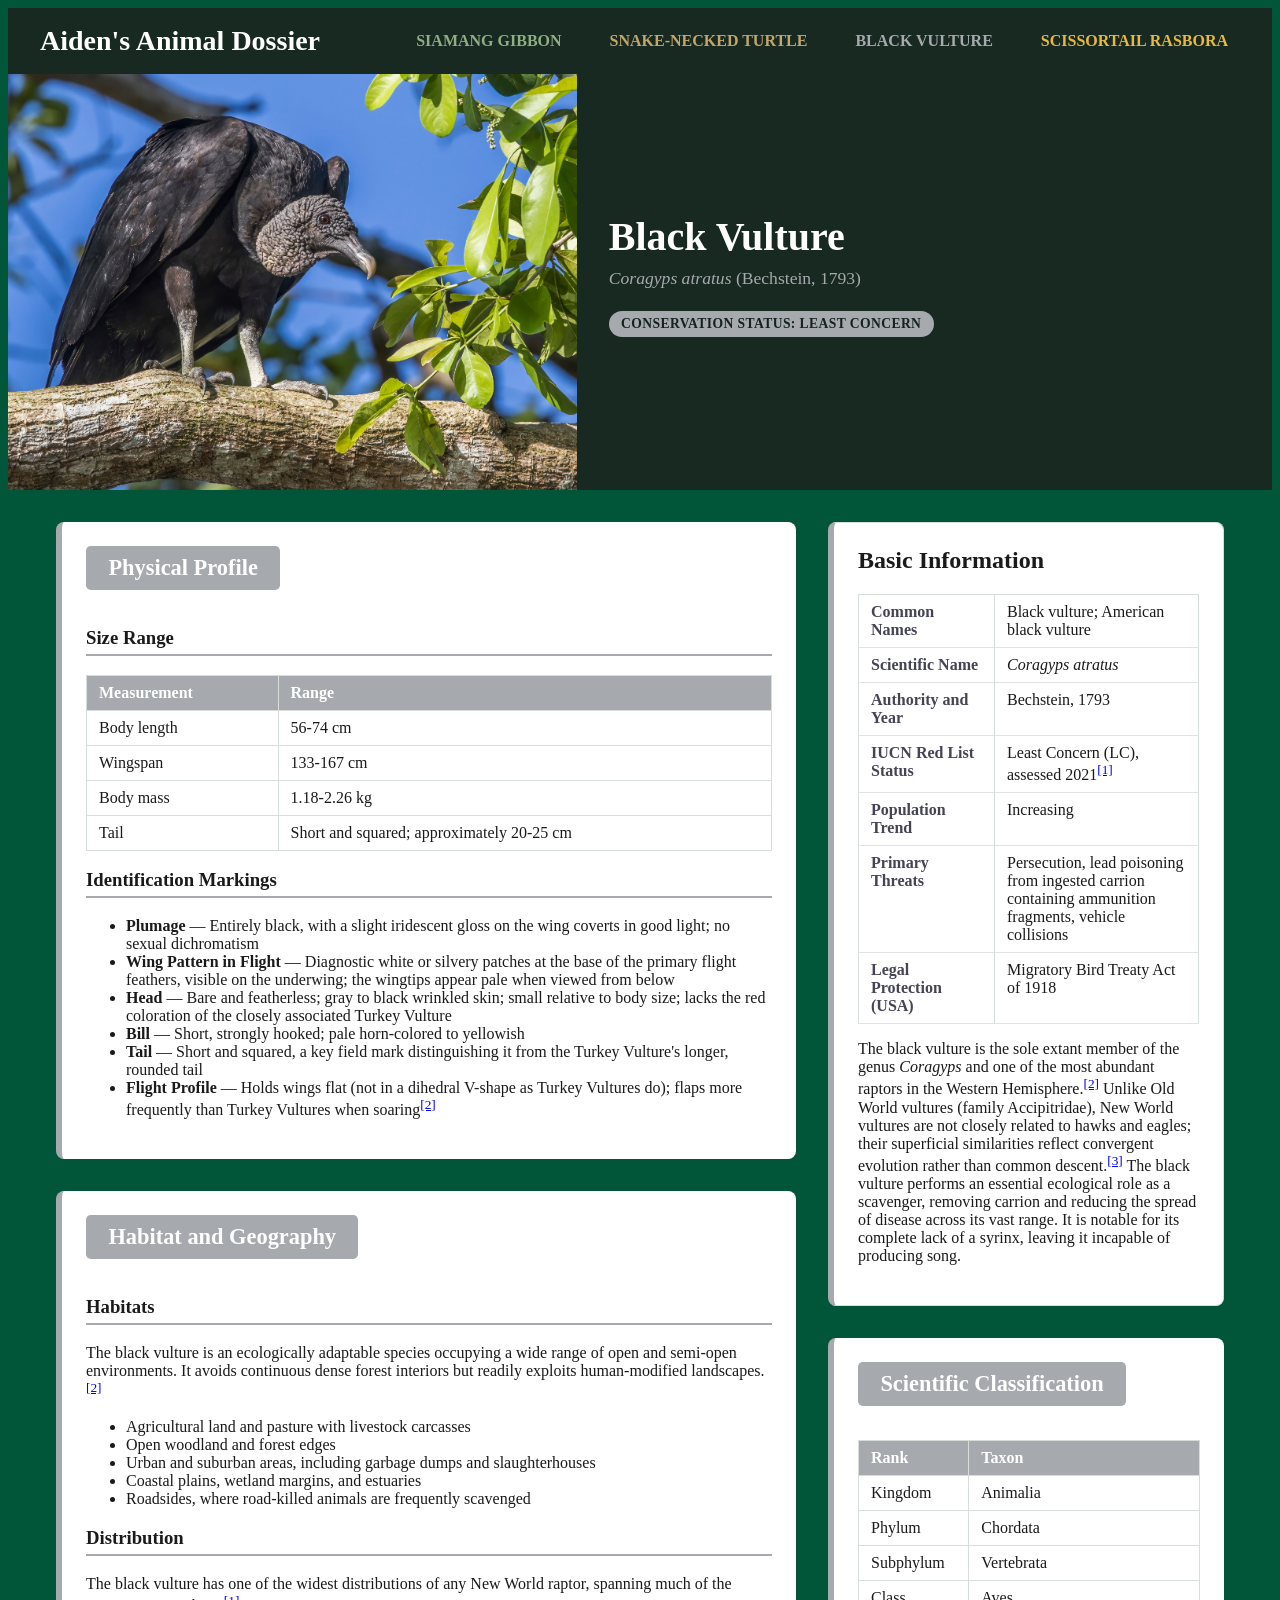
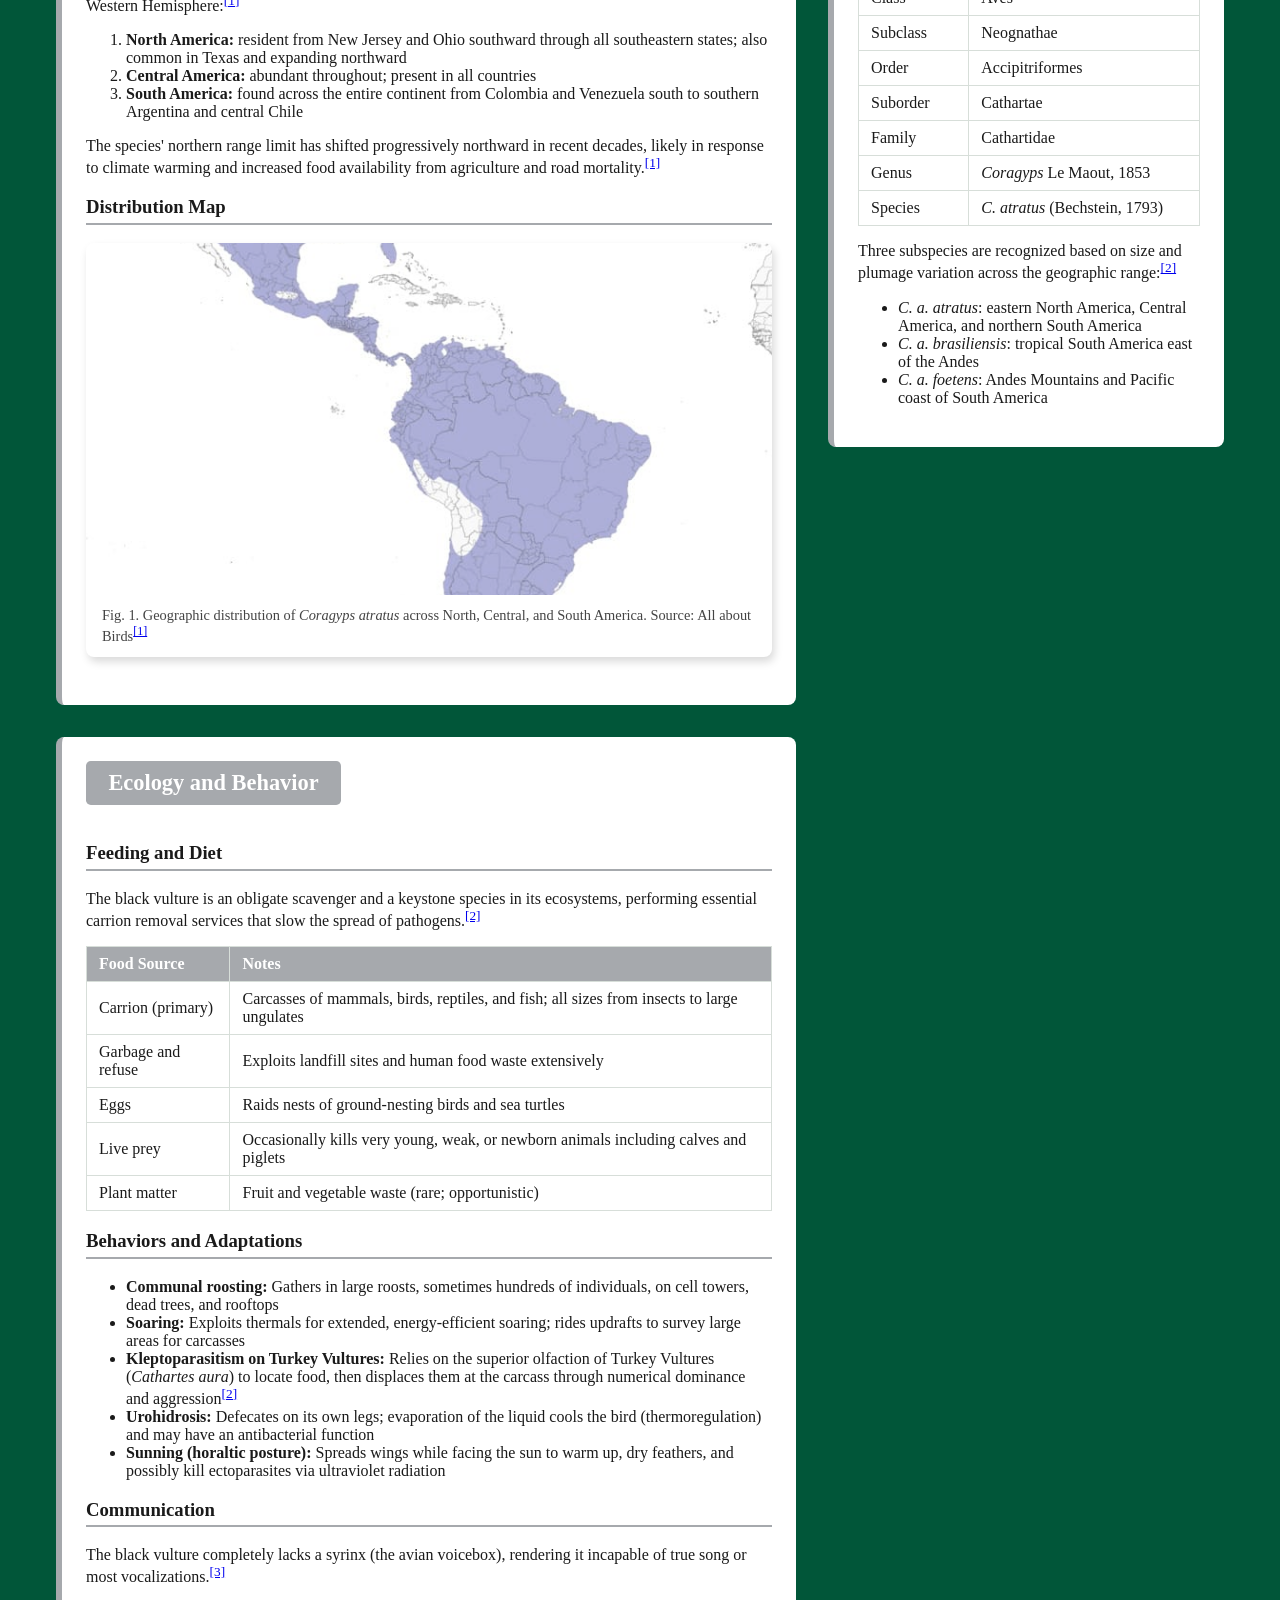
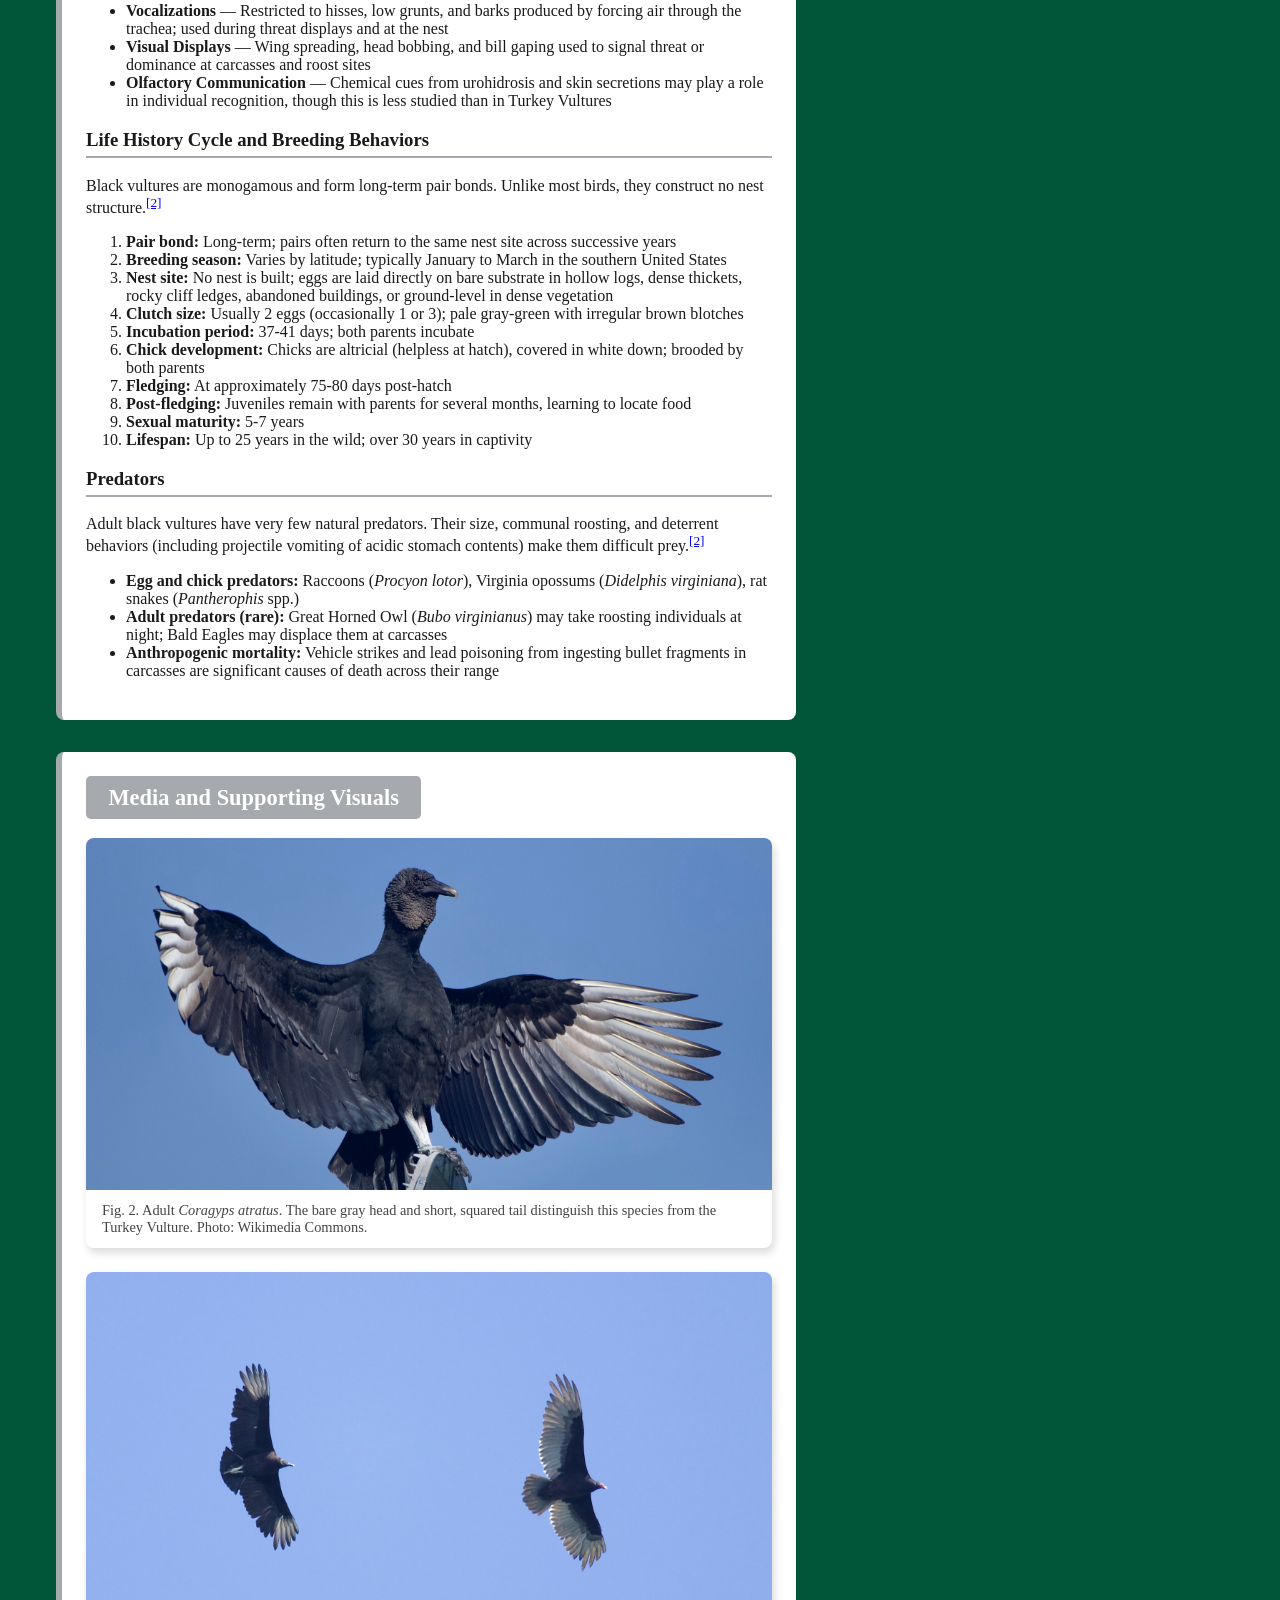
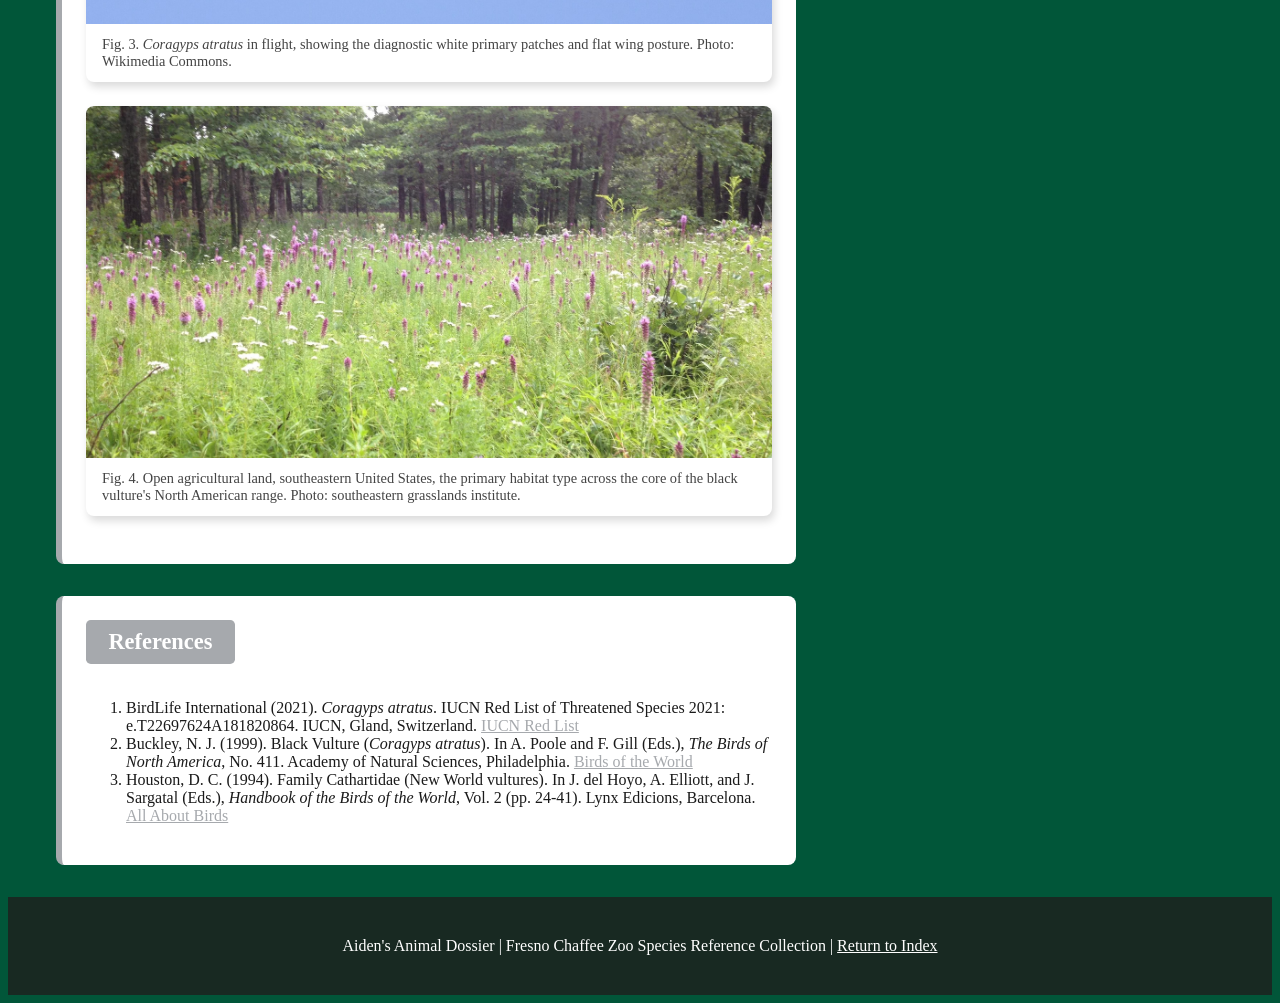
==== commit 78e3d4d8: "This is too hard 🫩" ====
--- a/blackvltr.html
+++ b/blackvltr.html
@@ -5,25 +5,36 @@
     <meta charset="UTF-8">
     <meta name="viewport" content="width=device-width, initial-scale=1.0">
     <title>Black Vulture Aiden's Animal Dossier</title>
+    <link rel="stylesheet" href="styles.css">
 </head>
 
-<body>
-    <header>
-        <nav>
-            <a href="index.html">Back to Aiden's Animal Dossier</a>
+<body class="animal-page theme-vulture">
+    <header id="site-header">
+        <a href="index.html" class="site-title">Aiden's Animal Dossier</a>
+        <nav id="main-nav" role="main-nav">
+            <a href="siamang.html" class="nav-button">Siamang Gibbon</a>
+            <a href="snaketurtle.html" class="nav-button">Snake-necked Turtle</a>
+            <a href="blackvltr.html" class="nav-button">Black Vulture</a>
+            <a href="scissortailrsba.html" class="nav-button">Scissortail Rasbora</a>
         </nav>
-        <h1>Black Vulture</h1>
-        <p><em>Coragyps atratus</em> (Bechstein, 1793)</p>
-        <p>Conservation Status: <strong>Least Concern</strong></p>
     </header>
+
+    <section class="hero">
+        <img src="Black_vulture.jpg"
+            alt="A Black Vulture perched on a tree branch looking down at something ">
+        <div class="hero-text">
+            <h1>Black Vulture</h1>
+            <p class="scientific-name"><em>Coragyps atratus</em> (Bechstein, 1793)</p>
+            <p class="status-badge">Conservation Status: Least Concern</p>
+        </div>
+    </section>
 
     <main>
         <article>
-
+            <div class="sidebar">
             <aside id="overview">
                 <h2>Basic Information</h2>
                 <table>
-                    <caption>Table 1. Key facts at a glance</caption>
                     <tbody>
                         <tr>
                             <th scope="row">Common Names</th>
@@ -71,7 +82,6 @@
             <section id="class">
                 <h2>Scientific Classification</h2>
                 <table>
-                    <caption>Table 2. Full taxonomic classification</caption>
                     <thead>
                         <tr>
                             <th>Rank</th>
@@ -130,12 +140,14 @@
                 </ul>
             </section>
 
+            </div>
+
+            <div class="main-content">
             <section id="physical">
                 <h2>Physical Profile</h2>
 
                 <h3>Size Range</h3>
                 <table>
-                    <caption>Table 3. Morphometric data<sup><a href="#ref-2">[2]</a></sup></caption>
                     <thead>
                         <tr>
                             <th>Measurement</th>
@@ -238,8 +250,6 @@
                             href="#ref-2">[2]</a></sup>
                 </p>
                 <table>
-                    <caption>Table 4. Diet composition of <em>C. atratus</em><sup><a href="#ref-2">[2]</a></sup>
-                    </caption>
                     <thead>
                         <tr>
                             <th>Food Source</th>
@@ -392,6 +402,7 @@
                 </ol>
             </section>
 
+            </div>
         </article>
     </main>
     <footer>
--- a/styles.css
+++ b/styles.css
@@ -0,0 +1,357 @@
+:root {
+    --siamang-color: #8FAE81;
+    --turtle-color: #C2A66B;
+    --vulture-color: #A6A9AD;
+    --rasbora-color: #E8B93F;
+    --page-background: rgb(1, 86, 57);
+}
+
+body {
+    background-color: var(--page-background);
+    text-align: center;
+}
+
+#site-header {
+    display: flex;
+    align-items: center;
+    justify-content: space-between;
+    flex-wrap: wrap;
+    gap: 1rem;
+    background-color: #182922;
+    padding: 1rem 2rem;
+}
+
+h1,
+.site-title {
+    font-size: 1.75rem;
+    color: white;
+    margin: 0;
+    white-space: nowrap;
+    text-align: left;
+    text-decoration: none;
+    font-weight: bold;
+}
+
+#main-nav {
+    display: flex;
+    align-items: center;
+    flex-wrap: wrap;
+    gap: 1.5rem;
+}
+
+#main-nav>a:nth-child(1) {
+    color: var(--siamang-color);
+}
+#main-nav>a:nth-child(2) {
+    color: var(--turtle-color);
+}
+#main-nav>a:nth-child(3) {
+    color: var(--vulture-color);
+}
+#main-nav>a:nth-child(4) {
+    color: var(--rasbora-color);
+}
+
+
+#main-nav>a {
+    display: inline-block;
+    padding: 0.5em 0.75em;
+    border-radius: 0.3rem;
+    font-size: 1rem;
+    font-weight: bold;
+    text-transform: uppercase;
+    text-decoration: none;
+    transition: transform ease-in-out .2s, box-shadow ease-in-out .2s, background-color ease-in-out .2s;
+
+}
+
+#main-nav>a:hover {
+    transform: scale(1.08);
+    box-shadow: 0 4px 12px rgba(0, 0, 0, 0.4);
+    background-color: rgba(255, 255, 255, 0.08);
+}
+
+img {
+    max-width: 100%;
+}
+
+#dossier-cards {
+    justify-content: center;
+    text-align: center;
+    display: flex;
+    flex-flow: row wrap;
+    gap: 2rem;
+
+}
+
+.card {
+    background-color: aliceblue;
+    width: 47.5%;
+    border: sold 1px black;
+    border-radius: 0.3rem;
+    box-shadow: o.25rem .5rem 0.25rem rgba(0, 0, 0, 0.33);
+    padding-bottom: 1rem;
+    overflow: hidden;
+}
+
+.card img {
+    width: 100%;
+    height: 16rem;
+    display: block;
+    object-fit: cover;
+}
+
+.card h3,
+.card p {
+    margin: 0.5rem;
+}
+
+.card {
+    width: calc(25% - 1.5rem);
+    box-sizing: border-box;
+    background-color: orange;
+    border: solid 1px black;
+    border-radius: 1rem;
+    box-shadow: 0.25rem 0.5rem 0.25rem black;
+    padding-bottom: 1rem;
+    margin-bottom: 2rem;
+    transition: all ease-in-out 300ms;
+    display: grid;
+    grid-template-rows: max-content auto 1fr;
+}
+
+.card:hover {
+    transform: scale(1.05);
+}
+
+#dossier-cards .card:nth-child(1) {
+    background-color: var(--siamang-color);
+}
+#dossier-cards .card:nth-child(2) {
+    background-color: var(--turtle-color);
+}
+#dossier-cards .card:nth-child(3) {
+    background-color: var(--vulture-color);
+}
+#dossier-cards .card:nth-child(4) {
+    background-color: var(--rasbora-color);
+}
+
+/* ---------- Species Dossier Pages ---------- */
+
+.theme-siamang {
+    --accent: var(--siamang-color);
+}
+.theme-turtle {
+    --accent: var(--turtle-color);
+}
+.theme-vulture {
+    --accent: var(--vulture-color);
+}
+.theme-rasbora {
+    --accent: var(--rasbora-color);
+}
+
+body.animal-page {
+    text-align: left;
+    background-color: var(--page-background);
+    color: #1a1a1a;
+}
+
+.hero {
+    display: flex;
+    flex-wrap: wrap;
+    align-items: stretch;
+    background-color: #182922;
+}
+
+.hero img {
+    flex: 1 1 320px;
+    max-width: 45%;
+    max-height: 26rem;
+    object-fit: cover;
+}
+
+.hero-text {
+    flex: 1 1 320px;
+    padding: 2rem;
+    display: flex;
+    flex-direction: column;
+    justify-content: center;
+    gap: 0.5rem;
+}
+
+.hero-text h1 {
+    font-size: 2.5rem;
+    white-space: normal;
+    margin: 0;
+}
+
+.hero-text .scientific-name {
+    font-size: 1.1rem;
+    color: var(--accent);
+    margin: 0;
+}
+
+.status-badge {
+    display: inline-block;
+    width: fit-content;
+    background-color: var(--accent);
+    color: #14231d;
+    font-weight: bold;
+    padding: 0.4em 0.9em;
+    border-radius: 2rem;
+    text-transform: uppercase;
+    font-size: 0.85rem;
+    letter-spacing: 0.03em;
+}
+
+.animal-page main article {
+    max-width: 100%;
+    margin: 0 auto;
+    padding: 2rem 3rem;
+    display: flex;
+    flex-wrap: wrap;
+    align-items: flex-start;
+    gap: 2rem;
+}
+
+.animal-page .sidebar {
+    order: 2;
+    flex: 1 1 16rem;
+    display: flex;
+    flex-direction: column;
+    gap: 2rem;
+}
+
+.animal-page .main-content {
+    order: 1;
+    flex: 3 1 20rem;
+    min-width: 0;
+    display: flex;
+    flex-direction: column;
+    gap: 2rem;
+}
+
+.animal-page #overview {
+    background-color: white;
+    border: 1px solid #d7ded9;
+    border-left: 6px solid var(--accent);
+    border-radius: 0.5rem;
+    padding: 1.5rem;
+}
+
+.animal-page #overview h2 {
+    margin-top: 0;
+}
+
+.animal-page #overview table {
+    width: 100%;
+    border-collapse: collapse;
+    margin-bottom: 1rem;
+}
+
+.animal-page #overview caption {
+    text-align: left;
+    font-weight: bold;
+    margin-bottom: 0.5rem;
+    color: var(--accent);
+}
+
+.animal-page #overview th,
+.animal-page #overview td {
+    text-align: left;
+    padding: 0.5rem 0.75rem;
+    border-bottom: 1px solid #e2e2e2;
+    vertical-align: top;
+}
+
+.animal-page #overview th {
+    width: 40%;
+    color: #445;
+}
+
+.animal-page .sidebar > section,
+.animal-page .main-content > section {
+    background-color: white;
+    border-radius: 0.5rem;
+    border-left: 6px solid var(--accent);
+    padding: 1.5rem;
+}
+
+.animal-page .sidebar > section > h2,
+.animal-page .main-content > section > h2 {
+    color: white;
+    background-color: var(--accent);
+    display: inline-block;
+    padding: 0.4em 1em;
+    border-radius: 0.3rem;
+    font-size: 1.4rem;
+    margin-top: 0;
+}
+
+.animal-page article h3 {
+    border-bottom: 2px solid var(--accent);
+    padding-bottom: 0.3rem;
+}
+
+.animal-page article table {
+    width: 100%;
+    border-collapse: collapse;
+    margin: 1rem 0;
+}
+
+.animal-page article table caption {
+    text-align: left;
+    font-style: italic;
+    margin-bottom: 0.5rem;
+}
+
+.animal-page article th,
+.animal-page article td {
+    border: 1px solid #d7ded9;
+    padding: 0.5rem 0.75rem;
+    text-align: left;
+}
+
+.animal-page article thead th {
+    background-color: var(--accent);
+    color: white;
+}
+
+.animal-page article section section {
+    background-color: white;
+    border-radius: 0.5rem;
+    overflow: hidden;
+    box-shadow: 0.15rem 0.3rem 0.5rem rgba(0, 0, 0, 0.15);
+    margin-bottom: 1.5rem;
+}
+
+.animal-page article section section img {
+    width: 100%;
+    height: 22rem;
+    object-fit: cover;
+    display: block;
+}
+
+.animal-page article section section p {
+    padding: 0.75rem 1rem;
+    font-size: 0.9rem;
+    color: #444;
+    margin: 0;
+}
+
+.animal-page #references a {
+    color: var(--accent);
+}
+
+.animal-page footer {
+    background-color: #182922;
+    color: white;
+    padding: 1.5rem;
+    text-align: center;
+}
+
+.animal-page footer a {
+    color: white;
+}
